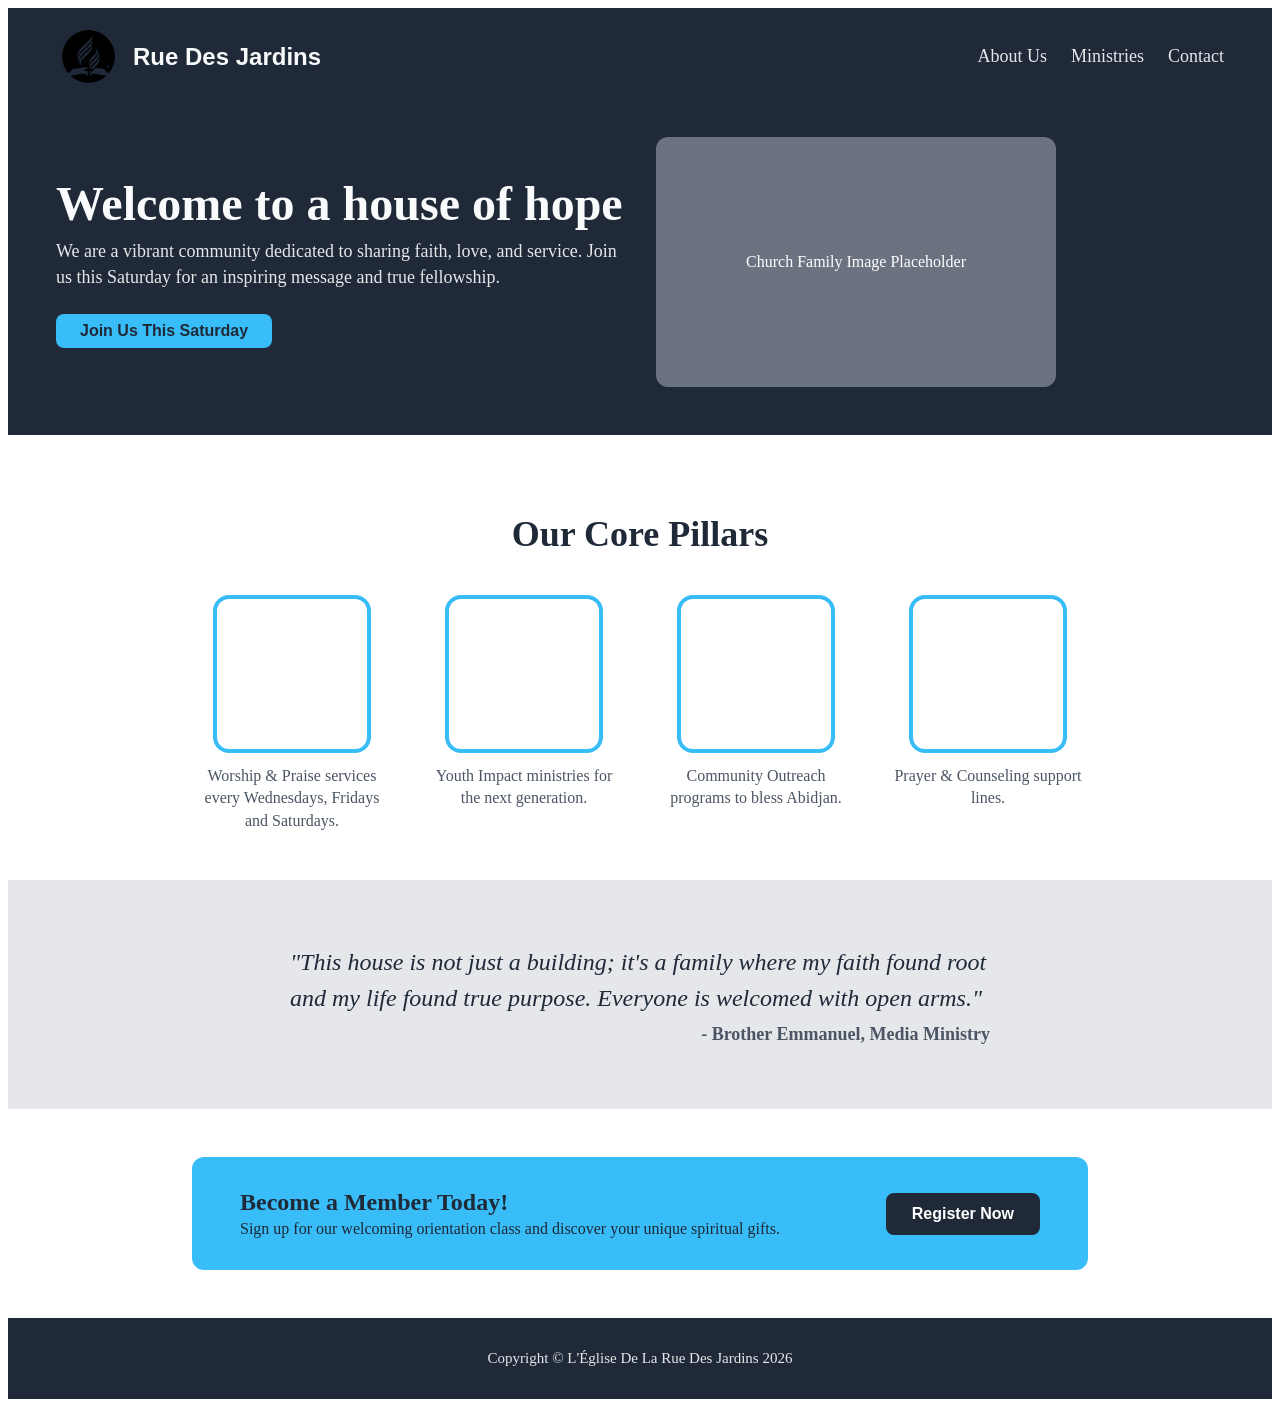
==== index.html @ 44058fbf "integrated responsive sda church logo into header" ====
<!doctype html>
<html lang="en">
  <head>
    <meta charset="UTF-8" />
    <meta name="viewport" content="width=device-width, initial-scale=1.0" />
    <title>L'Église De La Rue Des Jardins</title>
    <link rel="stylesheet" href="style.css" />
  </head>
  <body>
    <!-- ==================== SECTION 1: DARK HERO CONTAINER ==================== -->
    <div class="hero-container">
      <div class="header">
        <div class="logo">
          <img
            src="sda-logo.png"
            alt="Seventh-day Adventist Logo"
            class="logo-icon"
          />
          <span class="logo-text">Rue Des Jardins</span>
        </div>

        <ul class="nav-links">
          <li><a href="about.html">About Us</a></li>
          <li><a href="ministries.html">Ministries</a></li>
          <li><a href="contact.html">Contact</a></li>
        </ul>
      </div>

      <div class="hero-content">
        <div class="hero-left">
          <h1>Welcome to a house of hope</h1>
          <p>
            We are a vibrant community dedicated to sharing faith, love, and
            service. Join us this Saturday for an inspiring message and true
            fellowship.
          </p>
          <button class="hero-btn">Join Us This Saturday</button>
        </div>
        <div class="hero-right">
          <div class="image-placeholder">Church Family Image Placeholder</div>
        </div>
      </div>
    </div>

    <!-- ==================== SECTION 2: INFORMATION GRID CONTAINER ==================== -->
    <div class="info-container">
      <h2>Our Core Pillars</h2>
      <div class="grid-pond">
        <div class="info-card">
          <div class="card-box"></div>
          <p>
            Worship & Praise services every Wednesdays, Fridays and Saturdays.
          </p>
        </div>

        <div class="info-card">
          <div class="card-box"></div>
          <p>Youth Impact ministries for the next generation.</p>
        </div>

        <div class="info-card">
          <div class="card-box"></div>
          <p>Community Outreach programs to bless Abidjan.</p>
        </div>

        <div class="info-card">
          <div class="card-box"></div>
          <p>Prayer & Counseling support lines.</p>
        </div>
      </div>
    </div>

    <!-- ==================== SECTION 3: TESTIMONIAL CONTAINER ==================== -->
    <div class="quote-container">
      <div class="quote-box">
        <p class="quote-text">
          "This house is not just a building; it's a family where my faith found
          root and my life found true purpose. Everyone is welcomed with open
          arms."
        </p>
        <p class="quote-author">- Brother Emmanuel, Media Ministry</p>
      </div>
    </div>

    <!-- ==================== SECTION 4: CALL TO ACTION BANNER ==================== -->
    <div class="cta-container">
      <div class="cta-banner">
        <div class="cta-text">
          <h3>Become a Member Today!</h3>
          <p>
            Sign up for our welcoming orientation class and discover your unique
            spiritual gifts.
          </p>
        </div>
        <button class="cta-btn">Register Now</button>
      </div>
    </div>

    <!-- ==================== FINAL FLOOR: FOOTER CONTAINER ==================== -->
    <div class="footer">Copyright © L'Église De La Rue Des Jardins 2026</div>
  </body>
</html>
---- style.css ----
.hero-container {
  background-color: #1f2937;
  padding: 16px 48px 48px 48px;
}

.header {
  display: flex;
  justify-content: space-between;
  align-items: center;
  margin-bottom: 48px;
  flex-wrap: wrap;
  gap: 16px;
}

.nav-links {
  list-style-type: none;
  margin: 0;
  padding: 0;
  gap: 24px;
  display: flex;
  flex-wrap: wrap;
  justify-content: center;
}

.nav-links a {
  text-decoration: none;
  color: #e5e7eb;
  font-size: 18px;
}

.logo {
  font-size: 24px;
  font-weight: 700;
  color: #f9fafb;
}

.hero-content {
  display: flex;
  align-items: center;
  gap: 32px;
  flex-wrap: wrap;
}

.hero-left,
.hero-right {
  flex: 1;
}

.hero-left h1 {
  font-size: 48px;
  font-weight: 800;
  color: #f9fafb;
  margin: 0 0 8px 0;
}

.hero-left p {
  font-size: 18px;
  color: #e5e7eb;
  margin: 0 0 24px 0;
  line-height: 1.4;
}

.hero-btn {
  background-color: #38bdf8;
  color: #1f2937;
  font-size: 16px;
  font-weight: 700;
  padding: 8px 24px;
  border: none;
  border-radius: 8px;
  cursor: pointer;
}

.image-placeholder {
  background-color: #6b7280;
  color: #ffffff;
  height: 250px;
  display: flex;
  align-items: center;
  justify-content: center;
  border-radius: 12px;
  font-weight: 500;
  width: 100%;
  max-width: 400px;
  flex-wrap: wrap;
}

.info-container {
  padding: 48px 24px;
  background-color: #ffffff;
  text-align: center;
}

.info-container h2 {
  font-size: 36px;
  font-weight: 800;
  color: #1f2937;
  margin-bottom: 40px;
}

.grid-pond {
  display: flex;
  justify-content: center;
  align-items: flex-start;
  gap: 32px;
  flex-wrap: wrap;
}

.info-card {
  width: 200px;
  display: flex;
  flex-direction: column;
  align-items: center;
}

.card-box {
  width: 150px;
  height: 150px;
  border: 4px solid #38bdf8;
  border-radius: 16px;
  background-color: #ffffff;
  margin-bottom: 12px;
}

.info-card p {
  font-size: 16px;
  color: #4b5563;
  margin: 0;
  line-height: 1.4;
  text-align: center;
}
.quote-container {
  background-color: #e5e7eb;
  padding: 64px 48px;
  display: flex;
  justify-content: center;
  align-items: center;
}

.quote-box {
  max-width: 700px;
  display: flex;
  flex-direction: column;
  gap: 8px;
}

.quote-text {
  font-size: 24px;
  font-style: italic;
  color: #1f2937;
  line-height: 1.5;
  margin: 0;
}

.quote-author {
  font-size: 18px;
  font-weight: 700;
  color: #4b5563;
  text-align: right;
  margin: 0;
}

.cta-container {
  padding: 48px;
  background-color: #ffffff;
  display: flex;
  justify-content: center;
  align-items: center;
}

.cta-banner {
  background-color: #38bdf8;
  padding: 32px 48px;
  border-radius: 12px;
  width: 800px;
  max-width: 100%;

  display: flex;
  justify-content: space-between;
  align-items: center;
}

.cta-text h3 {
  font-size: 24px;
  font-weight: 800;
  color: #1f2937;
  margin: 0 0 4px 0;
}

.cta-text p {
  font-size: 16px;
  color: #1f2937;
  margin: 0;
}

.cta-btn {
  background-color: #1f2937;
  color: #ffffff;
  font-size: 16px;
  font-weight: 700;
  padding: 10px 24px;
  border: 2px solid #1f2937;
  border-radius: 8px;
  cursor: pointer;
}

.footer {
  background-color: #1f2937;
  color: #e5e7eb;
  padding: 32px;
  display: flex;
  justify-content: center;
  align-items: center;
  font-size: 15px;
  font-weight: 500;
}

.logo {
  display: flex;
  align-items: center;
  gap: 12px;
}

.logo-icon {
  height: 65px;
  width: auto;
}

.logo-text {
  font-size: 24px;
  font-weight: 700;
  color: #f9fafb;
  font-family:
    -apple-system, BlinkMacSystemFont, "Segoe UI", Roboto, sans-serif;
}
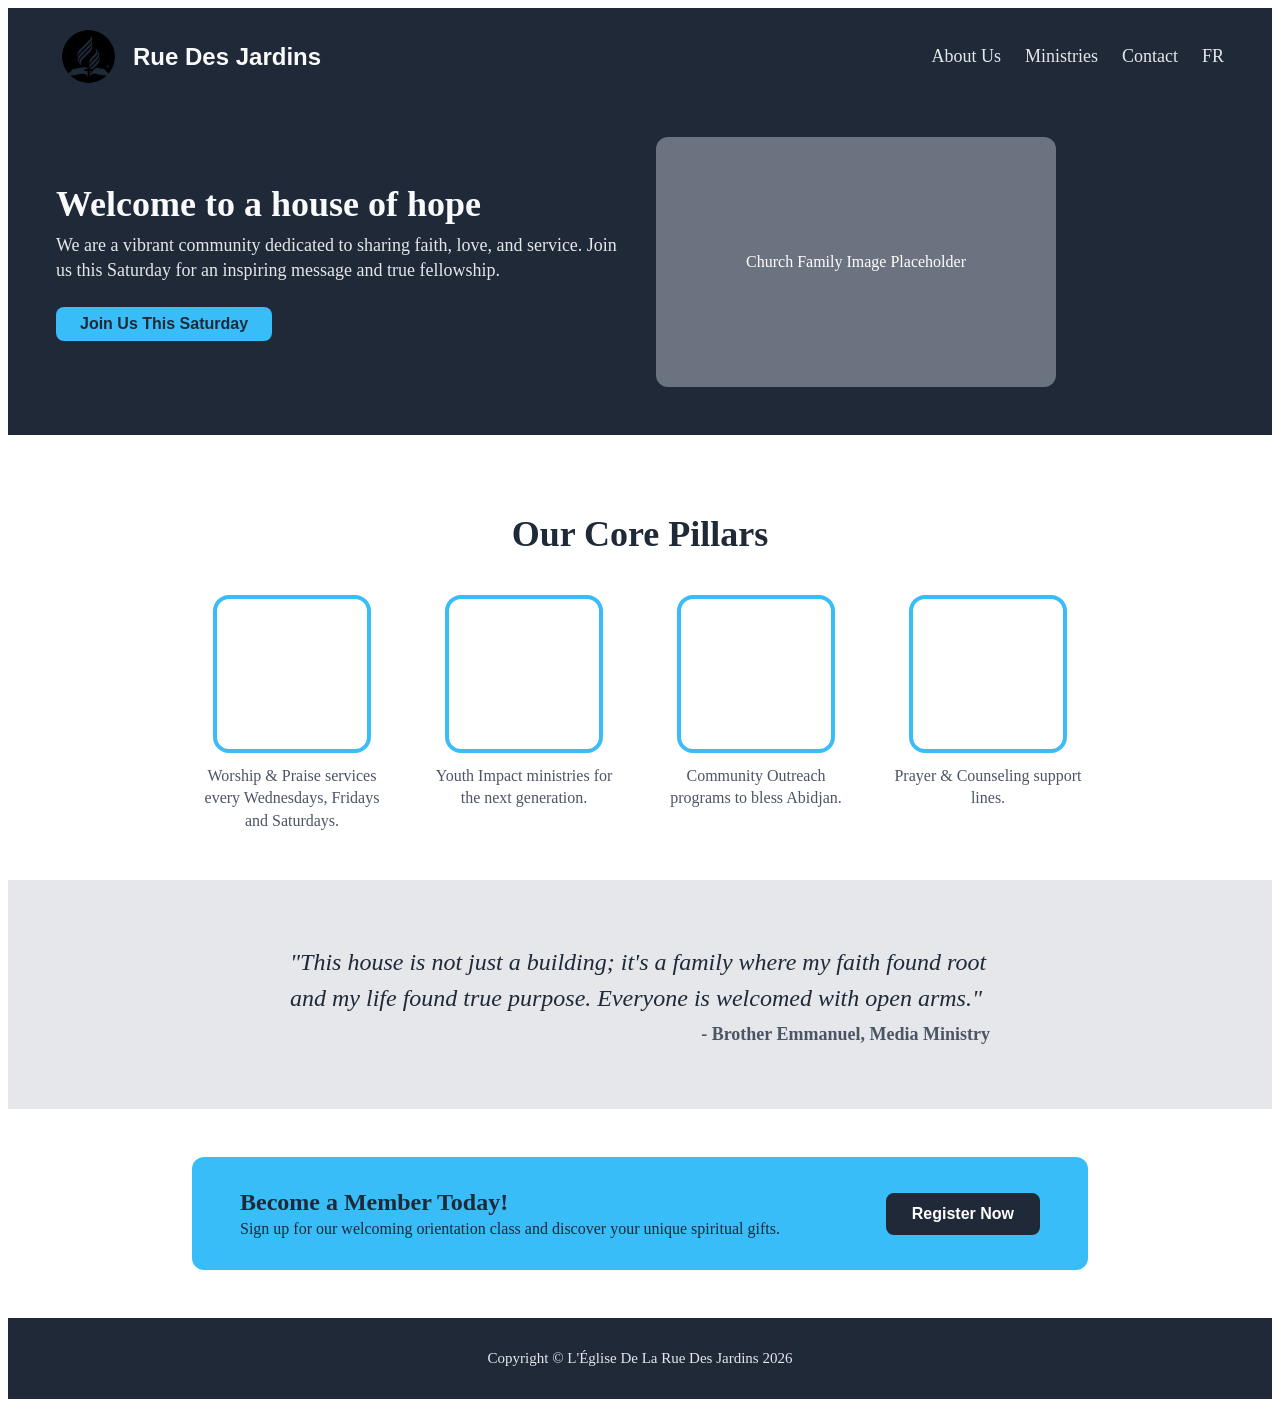
==== commit b04c1a6b: "feat: add dynamic javascript greeting banner to church header" ====
--- a/index.html
+++ b/index.html
@@ -6,6 +6,8 @@
     <title>L'Église De La Rue Des Jardins</title>
     <link rel="stylesheet" href="style.css" />
   </head>
+  <div id="welcome-banner"></div>
+
   <body>
     <!-- ==================== SECTION 1: DARK HERO CONTAINER ==================== -->
     <div class="hero-container">
@@ -23,6 +25,7 @@
           <li><a href="about.html">About Us</a></li>
           <li><a href="ministries.html">Ministries</a></li>
           <li><a href="contact.html">Contact</a></li>
+          <li><a href="index-fr.html" class="lang-switch">FR</a></li>
         </ul>
       </div>
 
@@ -98,5 +101,7 @@
 
     <!-- ==================== FINAL FLOOR: FOOTER CONTAINER ==================== -->
     <div class="footer">Copyright © L'Église De La Rue Des Jardins 2026</div>
+    <script src="script.js"></script>
   </body>
+
 </html>
--- a/style.css
+++ b/style.css
@@ -47,10 +47,12 @@
 }
 
 .hero-left h1 {
-  font-size: 48px;
+  font-size: 36px;
   font-weight: 800;
   color: #f9fafb;
   margin: 0 0 8px 0;
+  overflow-wrap: break-word;
+  word-break: break-word;
 }
 
 .hero-left p {
@@ -78,17 +80,20 @@
   display: flex;
   align-items: center;
   justify-content: center;
+  text-align: center;
+  width: 100%;
+  max-width: 400px;
+  padding: 16px;
+  box-sizing: border-box;
   border-radius: 12px;
   font-weight: 500;
-  width: 100%;
-  max-width: 400px;
-  flex-wrap: wrap;
 }
 
 .info-container {
   padding: 48px 24px;
   background-color: #ffffff;
   text-align: center;
+  
 }
 
 .info-container h2 {
@@ -178,6 +183,9 @@
   display: flex;
   justify-content: space-between;
   align-items: center;
+
+  flex-wrap: wrap;
+  gap: 24px;
 }
 
 .cta-text h3 {
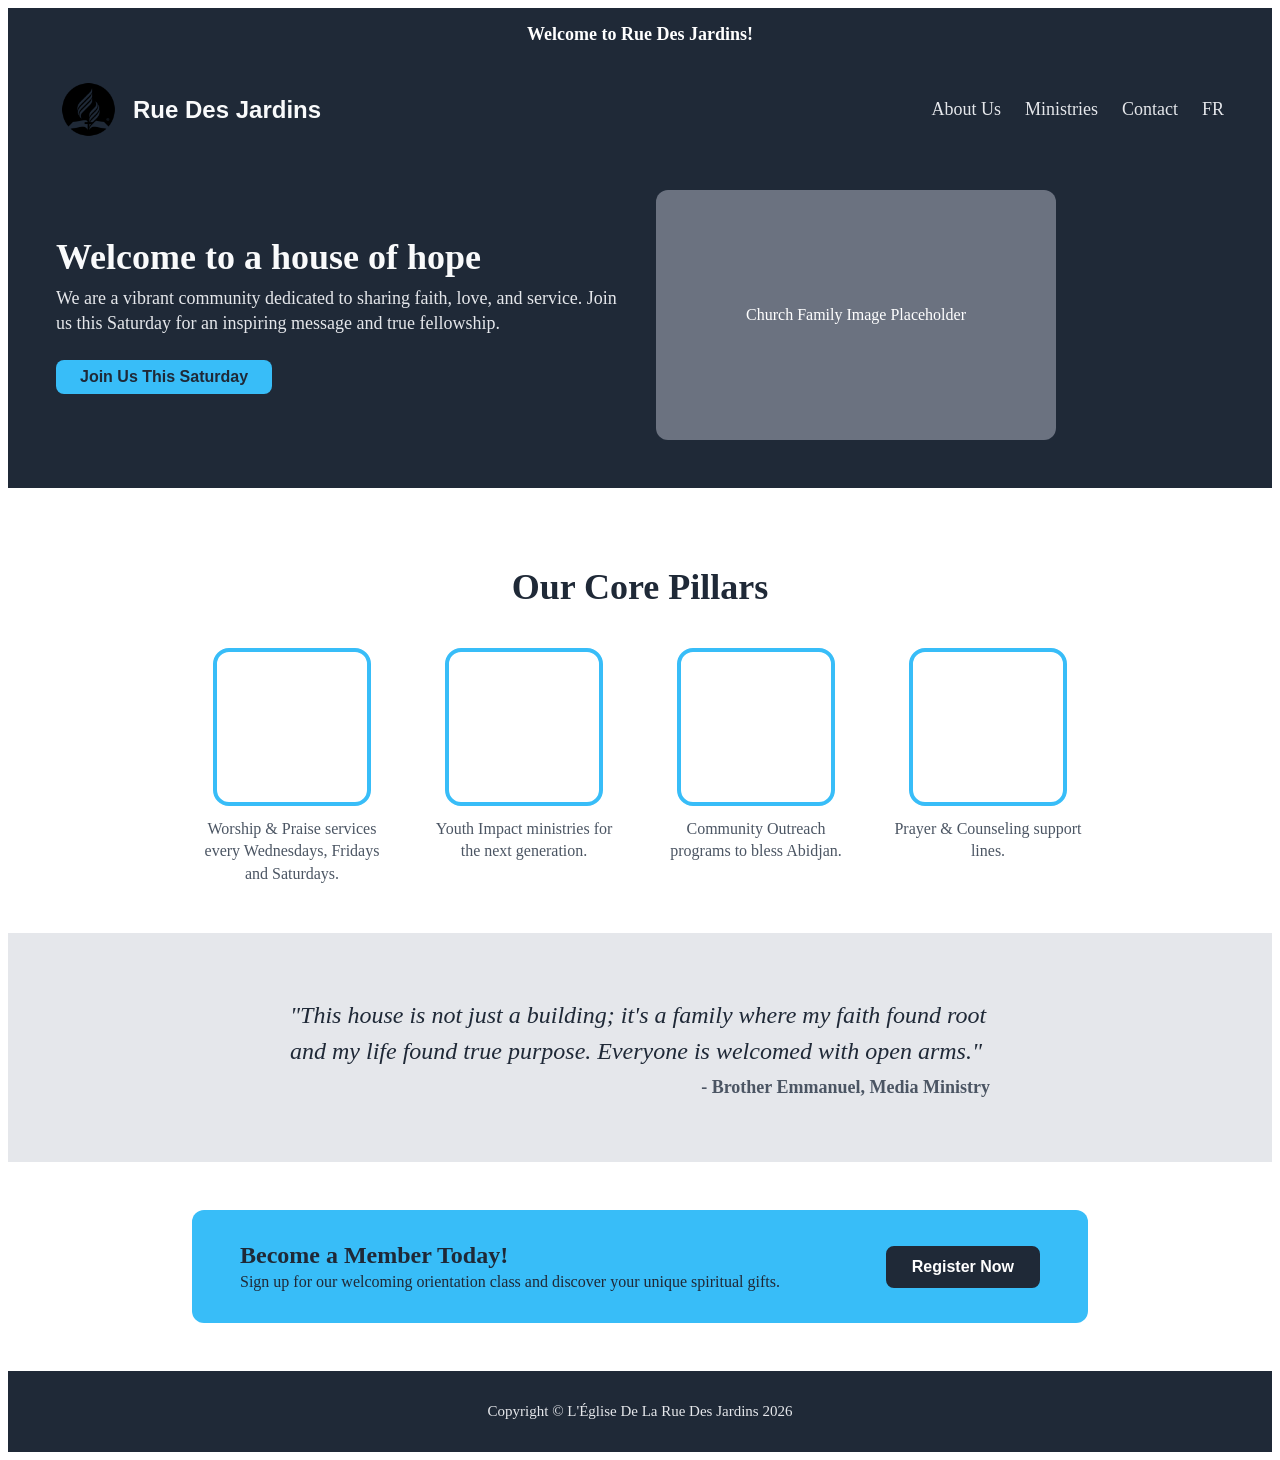
==== commit 05bc612f: "Add JavaScript welcome banner" ====
--- a/index.html
+++ b/index.html
@@ -6,10 +6,11 @@
     <title>L'Église De La Rue Des Jardins</title>
     <link rel="stylesheet" href="style.css" />
   </head>
-  <div id="welcome-banner"></div>
 
   <body>
     <!-- ==================== SECTION 1: DARK HERO CONTAINER ==================== -->
+    <div id="welcome-banner"></div>
+
     <div class="hero-container">
       <div class="header">
         <div class="logo">
@@ -46,7 +47,7 @@
     </div>
 
     <!-- ==================== SECTION 2: INFORMATION GRID CONTAINER ==================== -->
-    <div class="info-container">
+    <div class="info-container" id="service-info">
       <h2>Our Core Pillars</h2>
       <div class="grid-pond">
         <div class="info-card">
@@ -103,5 +104,4 @@
     <div class="footer">Copyright © L'Église De La Rue Des Jardins 2026</div>
     <script src="script.js"></script>
   </body>
-
 </html>
--- a/style.css
+++ b/style.css
@@ -93,7 +93,6 @@
   padding: 48px 24px;
   background-color: #ffffff;
   text-align: center;
-  
 }
 
 .info-container h2 {
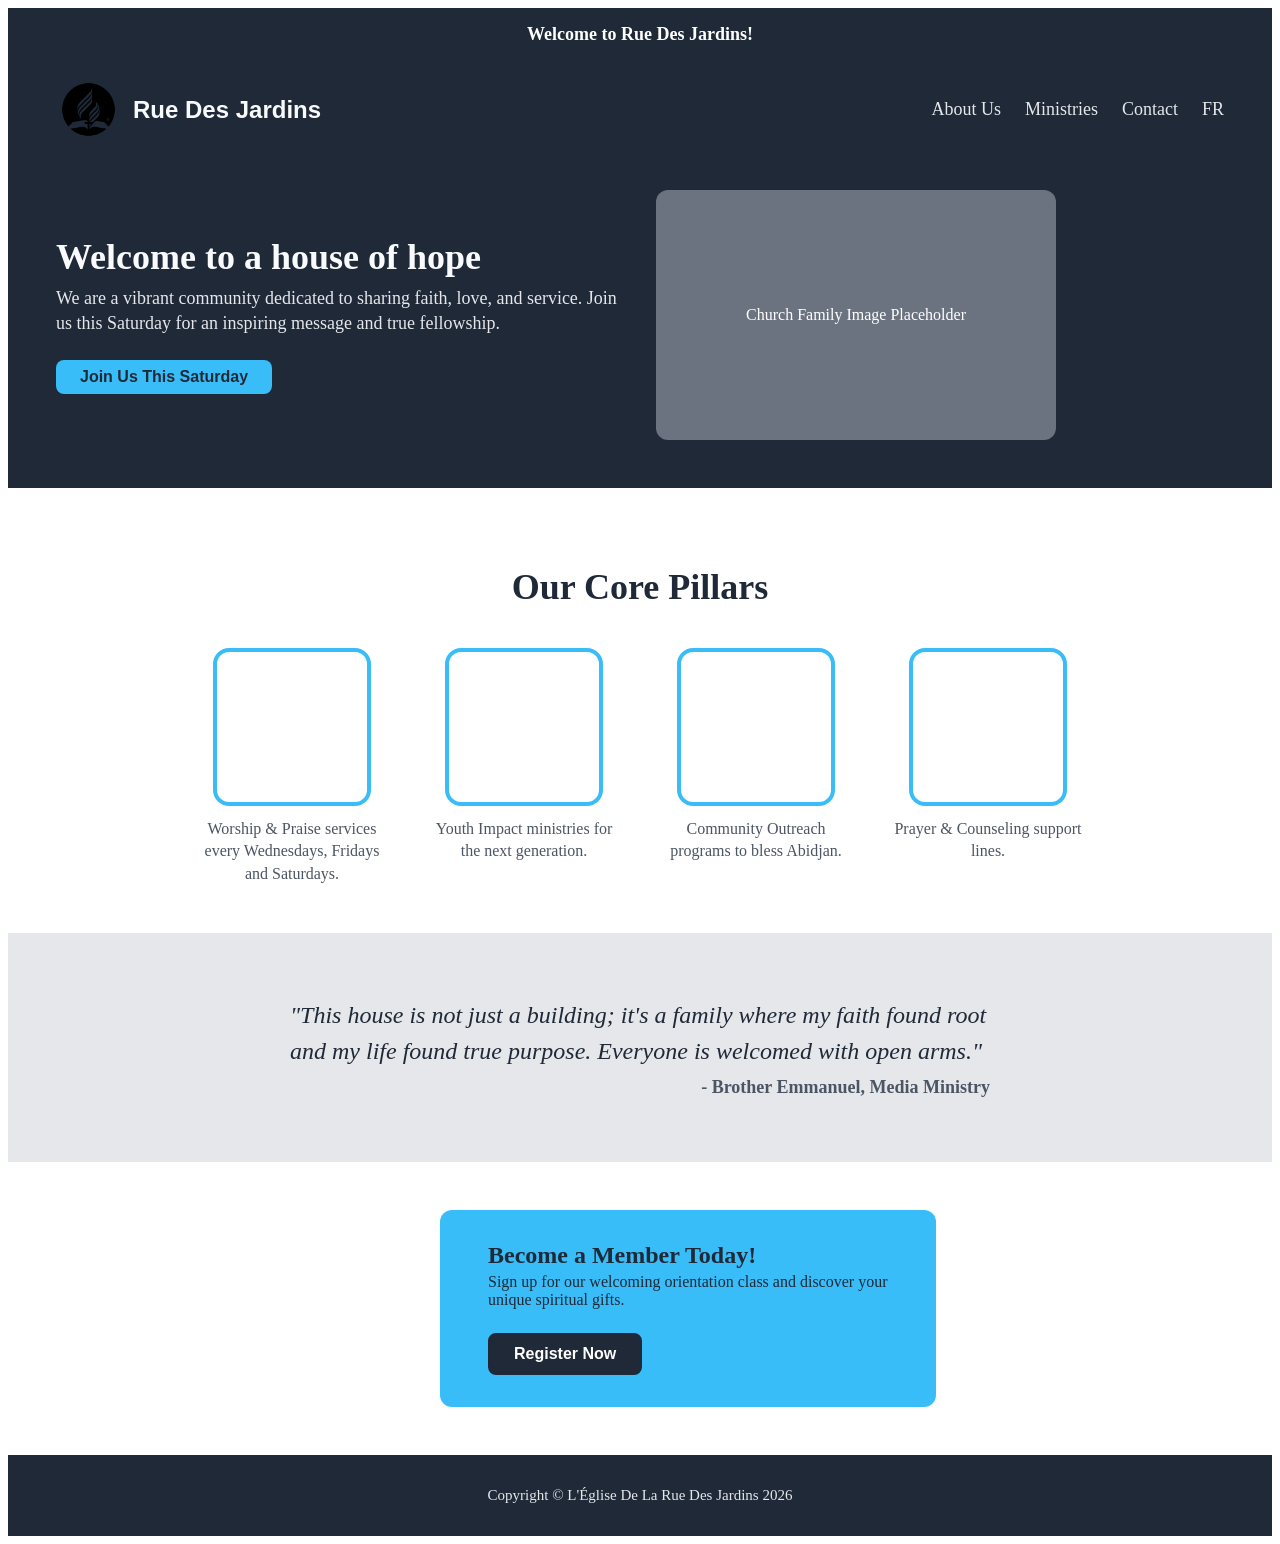
==== commit f82f094f: "Clean up HTML styles and content" ====
--- a/index.html
+++ b/index.html
@@ -96,8 +96,29 @@
             spiritual gifts.
           </p>
         </div>
-        <button class="cta-btn">Register Now</button>
+        <button class="cta-btn register-btn">Register Now</button>
       </div>
+      <form class="registration-form">
+        <input
+          type="text"
+          class="name-input"
+          name="name"
+          placeholder="Your name"
+          required
+        />
+
+        <input
+          type="email"
+          class="email-input"
+          name="email"
+          placeholder="Your email"
+          required
+        />
+
+        <button type="submit">Submit Registration</button>
+
+        <p class="registration-message"></p>
+      </form>
     </div>
 
     <!-- ==================== FINAL FLOOR: FOOTER CONTAINER ==================== -->
--- a/style.css
+++ b/style.css
@@ -168,17 +168,18 @@
   padding: 48px;
   background-color: #ffffff;
   display: flex;
-  justify-content: center;
-  align-items: center;
+  align-items: center;
+  gap: 24px;
+  width: 100%;
+  flex-direction: column;
 }
 
 .cta-banner {
   background-color: #38bdf8;
   padding: 32px 48px;
   border-radius: 12px;
-  width: 800px;
-  max-width: 100%;
-
+  max-width: 400px;
+  flex: 1;
   display: flex;
   justify-content: space-between;
   align-items: center;
@@ -226,6 +227,9 @@
   display: flex;
   align-items: center;
   gap: 12px;
+  font-size: 24px;
+  font-weight: 700;
+  color: #f9fafb;
 }
 
 .logo-icon {
@@ -240,3 +244,119 @@
   font-family:
     -apple-system, BlinkMacSystemFont, "Segoe UI", Roboto, sans-serif;
 }
+
+.registration-form {
+  display: none;
+  width: 400px;
+  max-width: 100%;
+  margin-top: 24px;
+  padding: 24px;
+  box-sizing: border-box;
+  background-color: #e5e7eb;
+  border-radius: 12px;
+  gap: 16px;
+  flex-direction: column;
+}
+
+.registration-form input {
+  width: 100%;
+  box-sizing: border-box;
+  padding: 12px;
+  margin-bottom: 12px;
+  border: 2px solid #d1d5db;
+  border-radius: 8px;
+  font-size: 16px;
+}
+
+.registration-form button {
+  background-color: #1f2937;
+  color: #ffffff;
+  font-size: 16px;
+  font-weight: 700;
+  padding: 10px 24px;
+  border: none;
+  border-radius: 8px;
+  cursor: pointer;
+}
+.registration-message {
+  margin: 16px 0 0 0;
+  color: #1f2937;
+  font-weight: 700;
+}
+.about-content {
+  text-align: left;
+  max-width: 800px;
+  margin: 0 auto;
+}
+.about-content section {
+  margin-bottom: 32px;
+}
+
+.about-content h2 {
+  margin-bottom: 12px;
+}
+
+.about-content p {
+  line-height: 1.7;
+}
+.about-cta {
+  margin-top: 48px;
+  padding: 32px;
+  text-align: center;
+  background-color: #f1f5f9;
+  border-radius: 12px;
+}
+
+.about-cta p {
+  margin-bottom: 24px;
+}
+.contact-form {
+  display: flex;
+  flex-direction: column;
+  gap: 20px;
+  margin-top: 24px;
+}
+
+.contact-form div {
+  display: flex;
+  flex-direction: column;
+  gap: 8px;
+}
+
+.contact-form label {
+  font-weight: bold;
+}
+
+.contact-form input,
+.contact-form textarea {
+  width: 100%;
+  padding: 12px;
+  border: 1px solid #cbd5e1;
+  border-radius: 8px;
+  font: inherit;
+  box-sizing: border-box;
+}
+
+.contact-form textarea {
+  resize: vertical;
+}
+
+.contact-form button {
+  align-self: flex-start;
+  border: none;
+  cursor: pointer;
+}
+
+.contact-message {
+  margin: 0;
+  font-weight: bold;
+}
+.page-header {
+  min-height: auto;
+  padding-bottom: 24px;
+}
+.home-link {
+  color: #38bdf8;
+  font-weight: bold;
+  text-decoration: none;
+}
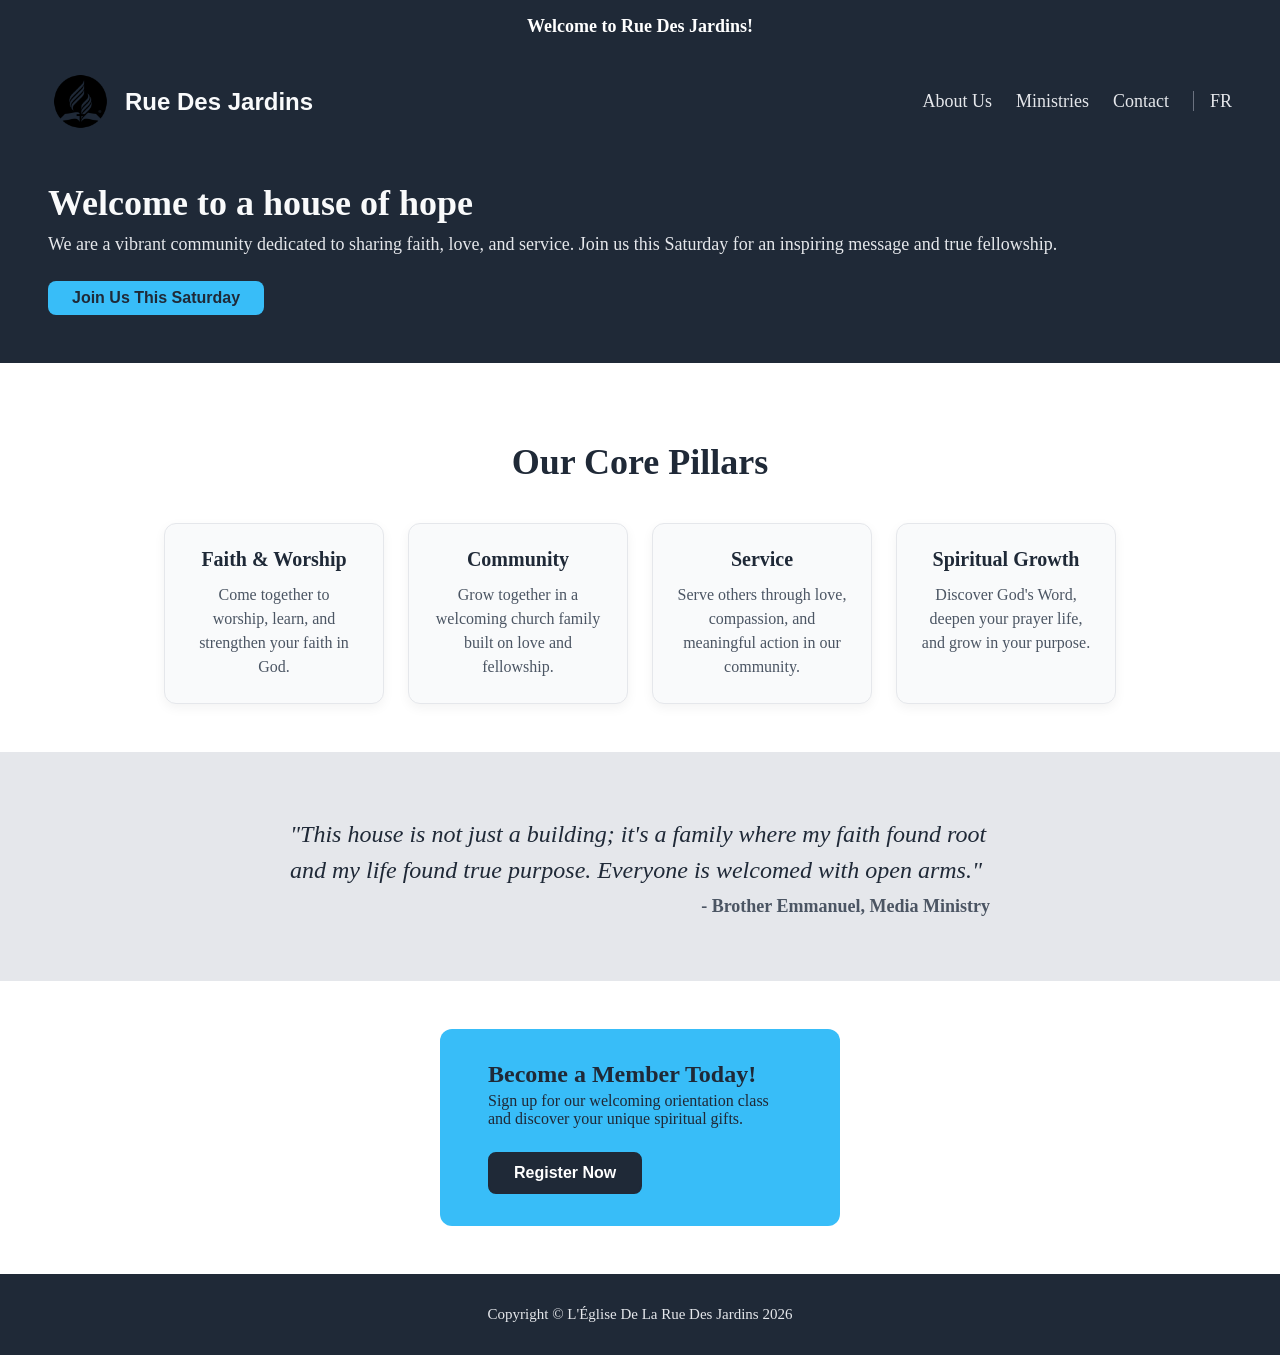
==== commit 8cd7b906: "Polished core pillar cards" ====
--- a/index.html
+++ b/index.html
@@ -40,36 +40,42 @@
           </p>
           <button class="hero-btn">Join Us This Saturday</button>
         </div>
-        <div class="hero-right">
-          <div class="image-placeholder">Church Family Image Placeholder</div>
-        </div>
       </div>
     </div>
 
     <!-- ==================== SECTION 2: INFORMATION GRID CONTAINER ==================== -->
     <div class="info-container" id="service-info">
       <h2>Our Core Pillars</h2>
-      <div class="grid-pond">
-        <div class="info-card">
-          <div class="card-box"></div>
+      <div class="pillars-container">
+        <div class="pillar-card">
+          <h3>Faith & Worship</h3>
           <p>
-            Worship & Praise services every Wednesdays, Fridays and Saturdays.
+            Come together to worship, learn, and strengthen your faith in God.
           </p>
         </div>
 
-        <div class="info-card">
-          <div class="card-box"></div>
-          <p>Youth Impact ministries for the next generation.</p>
+        <div class="pillar-card">
+          <h3>Community</h3>
+          <p>
+            Grow together in a welcoming church family built on love and
+            fellowship.
+          </p>
         </div>
 
-        <div class="info-card">
-          <div class="card-box"></div>
-          <p>Community Outreach programs to bless Abidjan.</p>
+        <div class="pillar-card">
+          <h3>Service</h3>
+          <p>
+            Serve others through love, compassion, and meaningful action in our
+            community.
+          </p>
         </div>
 
-        <div class="info-card">
-          <div class="card-box"></div>
-          <p>Prayer & Counseling support lines.</p>
+        <div class="pillar-card">
+          <h3>Spiritual Growth</h3>
+          <p>
+            Discover God's Word, deepen your prayer life, and grow in your
+            purpose.
+          </p>
         </div>
       </div>
     </div>
--- a/style.css
+++ b/style.css
@@ -1,3 +1,11 @@
+* {
+  box-sizing: border-box;
+}
+
+body {
+  margin: 0;
+}
+
 .hero-container {
   background-color: #1f2937;
   padding: 16px 48px 48px 48px;
@@ -28,21 +36,13 @@
   font-size: 18px;
 }
 
-.logo {
-  font-size: 24px;
-  font-weight: 700;
-  color: #f9fafb;
-}
-
 .hero-content {
   display: flex;
   align-items: center;
   gap: 32px;
   flex-wrap: wrap;
 }
-
-.hero-left,
-.hero-right {
+.hero-left {
   flex: 1;
 }
 
@@ -73,22 +73,6 @@
   cursor: pointer;
 }
 
-.image-placeholder {
-  background-color: #6b7280;
-  color: #ffffff;
-  height: 250px;
-  display: flex;
-  align-items: center;
-  justify-content: center;
-  text-align: center;
-  width: 100%;
-  max-width: 400px;
-  padding: 16px;
-  box-sizing: border-box;
-  border-radius: 12px;
-  font-weight: 500;
-}
-
 .info-container {
   padding: 48px 24px;
   background-color: #ffffff;
@@ -101,38 +85,43 @@
   color: #1f2937;
   margin-bottom: 40px;
 }
-
-.grid-pond {
+.pillars-container {
   display: flex;
   justify-content: center;
-  align-items: flex-start;
-  gap: 32px;
-  flex-wrap: wrap;
-}
-
-.info-card {
-  width: 200px;
-  display: flex;
-  flex-direction: column;
-  align-items: center;
-}
-
-.card-box {
-  width: 150px;
-  height: 150px;
-  border: 4px solid #38bdf8;
-  border-radius: 16px;
-  background-color: #ffffff;
-  margin-bottom: 12px;
-}
-
-.info-card p {
-  font-size: 16px;
+  gap: 24px;
+  flex-wrap: wrap;
+}
+
+.pillar-card {
+  width: 220px;
+  min-height: 180px;
+  padding: 24px;
+  background-color: #f9fafb;
+  border-radius: 12px;
+  border: 1px solid #e5e7eb;
+  box-shadow: 0 4px 12px rgba(0, 0, 0, 0.05);
+  transition:
+    transform 0.2s ease,
+    box-shadow 0.2s ease;
+}
+.pillar-card:hover {
+  transform: translateY(-4px);
+  box-shadow: 0 8px 20px rgba(0, 0, 0, 0.08);
+}
+
+.pillar-card h3 {
+  margin: 0 0 12px 0;
+  font-size: 20px;
+  color: #1f2937;
+}
+
+.pillar-card p {
+  margin: 0;
+  font-size: 16px;
+  line-height: 1.5;
   color: #4b5563;
-  margin: 0;
-  line-height: 1.4;
-  text-align: center;
-}
+}
+
 .quote-container {
   background-color: #e5e7eb;
   padding: 64px 48px;
@@ -172,6 +161,7 @@
   gap: 24px;
   width: 100%;
   flex-direction: column;
+  box-sizing: border-box;
 }
 
 .cta-banner {
@@ -360,3 +350,31 @@
   font-weight: bold;
   text-decoration: none;
 }
+@media (max-width: 768px) {
+  .hero-container {
+    padding: 16px 24px 48px 24px;
+  }
+
+  .hero-content {
+    flex-direction: column;
+    text-align: center;
+  }
+
+  .quote-container,
+  .cta-container {
+    padding-left: 24px;
+    padding-right: 24px;
+  }
+}
+@media (max-width: 768px) {
+  .cta-container {
+    width: 100%;
+    padding-left: 24px;
+    padding-right: 24px;
+  }
+}
+.lang-switch {
+  border-left: 1px solid #6b7280;
+  padding-left: 16px;
+  margin-left: 0;
+}
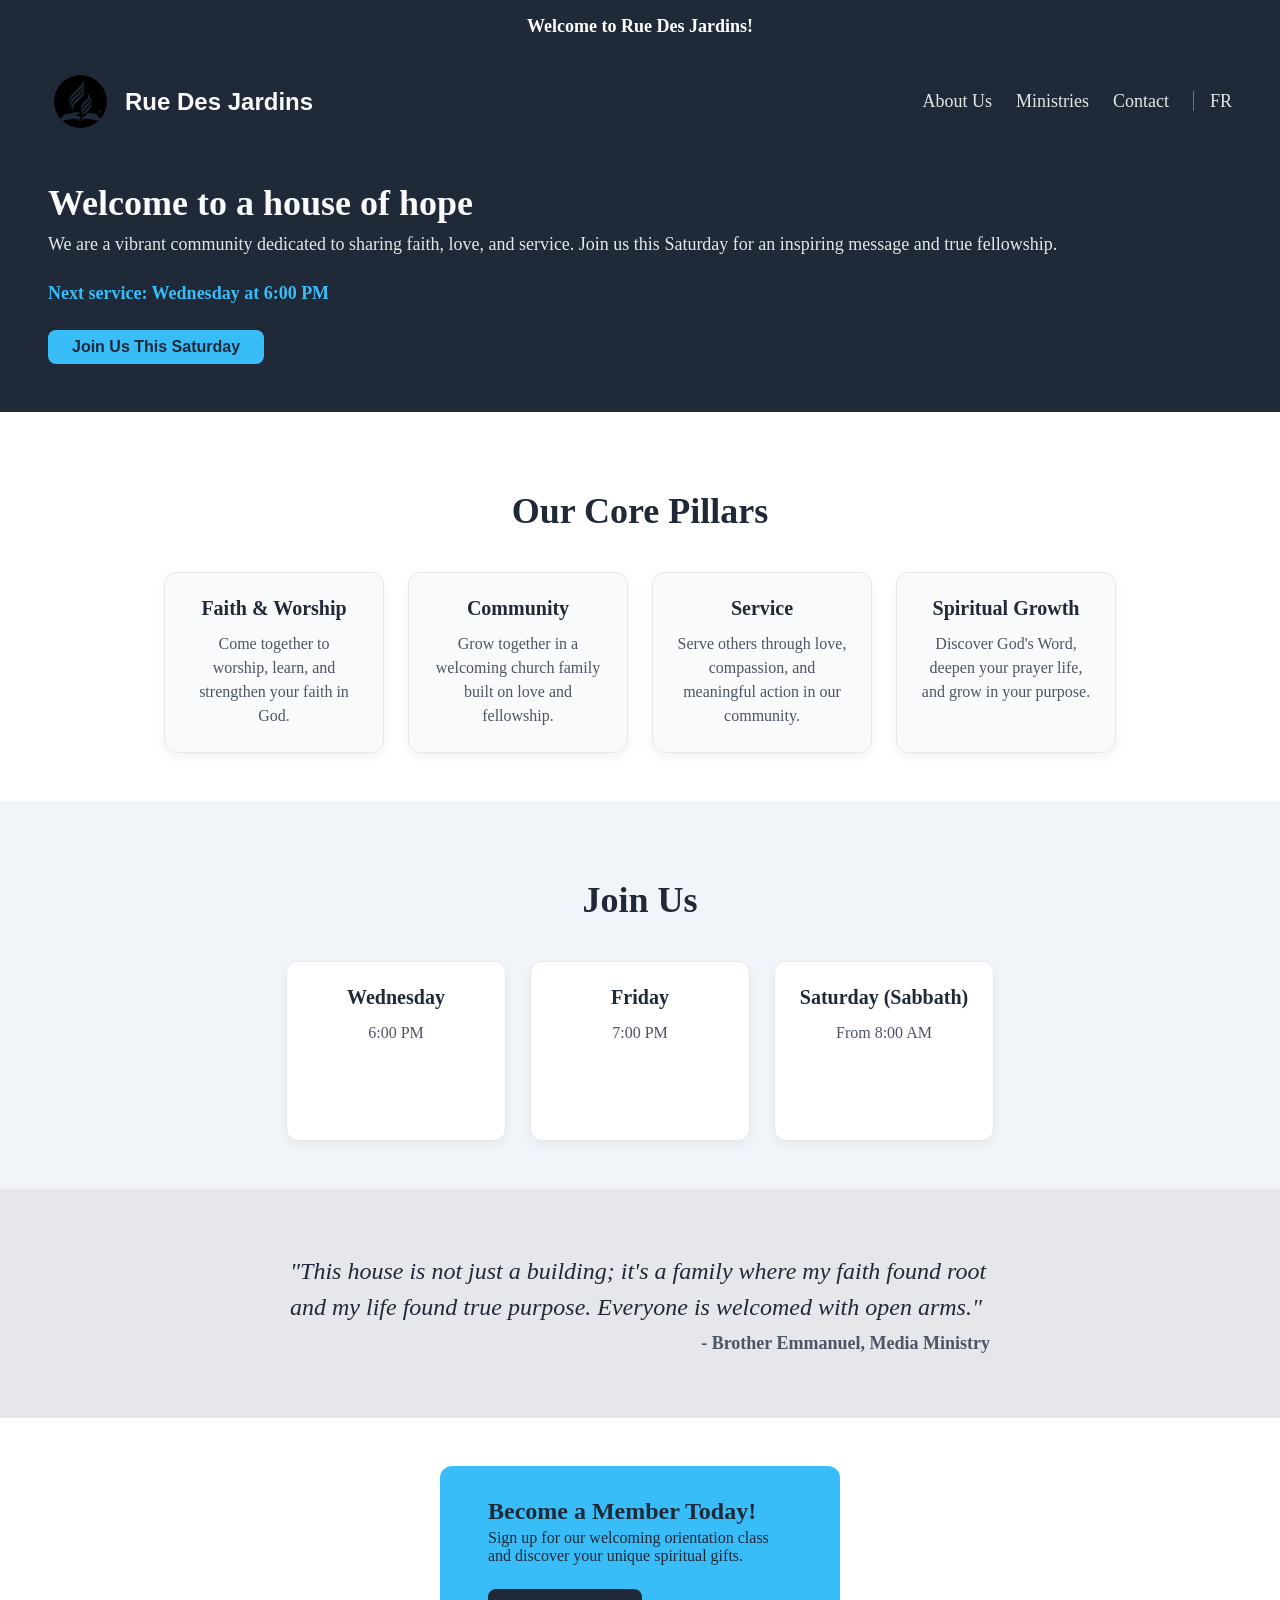
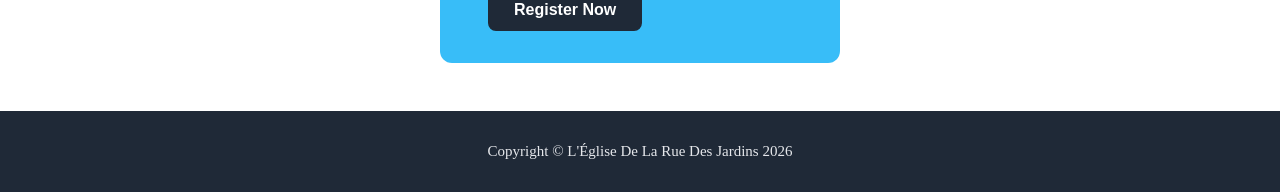
==== commit b4cd38de: "Updated church website pages" ====
--- a/index.html
+++ b/index.html
@@ -38,6 +38,7 @@
             service. Join us this Saturday for an inspiring message and true
             fellowship.
           </p>
+          <p id="next-service"></p>
           <button class="hero-btn">Join Us This Saturday</button>
         </div>
       </div>
@@ -79,7 +80,23 @@
         </div>
       </div>
     </div>
-
+    <div class="info-container service-times">
+      <h2>Join Us</h2>
+      <div class="pillars-container">
+        <div class="pillar-card">
+          <h3>Wednesday</h3>
+          <p>6:00 PM</p>
+        </div>
+        <div class="pillar-card">
+          <h3>Friday</h3>
+          <p>7:00 PM</p>
+        </div>
+        <div class="pillar-card">
+          <h3>Saturday (Sabbath)</h3>
+          <p>From 8:00 AM</p>
+        </div>
+      </div>
+    </div>
     <!-- ==================== SECTION 3: TESTIMONIAL CONTAINER ==================== -->
     <div class="quote-container">
       <div class="quote-box">
--- a/style.css
+++ b/style.css
@@ -200,6 +200,8 @@
   border: 2px solid #1f2937;
   border-radius: 8px;
   cursor: pointer;
+  text-decoration: none;
+  display: inline-block;
 }
 
 .footer {
@@ -220,6 +222,7 @@
   font-size: 24px;
   font-weight: 700;
   color: #f9fafb;
+  text-decoration: none;
 }
 
 .logo-icon {
@@ -366,15 +369,24 @@
     padding-right: 24px;
   }
 }
-@media (max-width: 768px) {
-  .cta-container {
-    width: 100%;
-    padding-left: 24px;
-    padding-right: 24px;
-  }
-}
+
 .lang-switch {
   border-left: 1px solid #6b7280;
   padding-left: 16px;
   margin-left: 0;
 }
+.nav-links a.active {
+  color: #38bdf8;
+  font-weight: 700;
+}
+.service-times {
+  background-color: #f1f5f9;
+}
+
+.service-times .pillar-card {
+  background-color: #ffffff;
+}
+#next-service {
+  color: #38bdf8;
+  font-weight: 700;
+}
